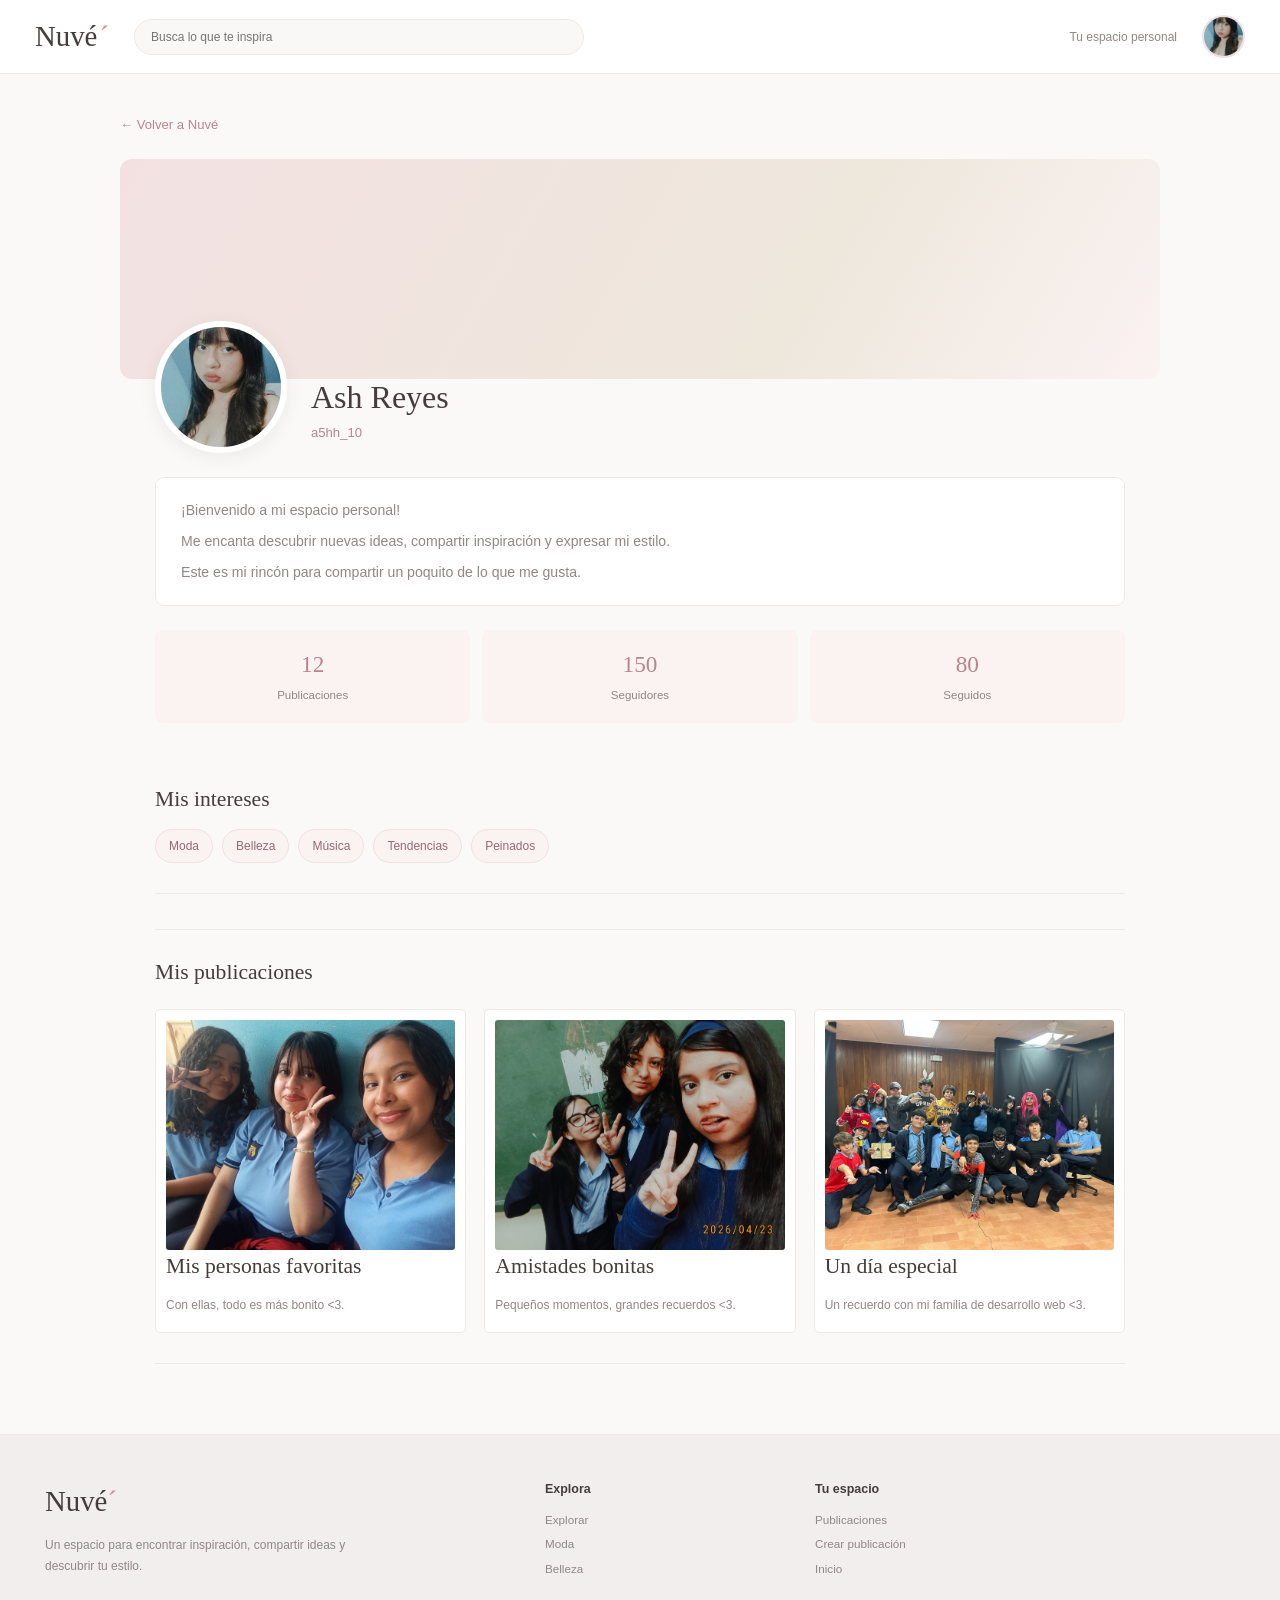
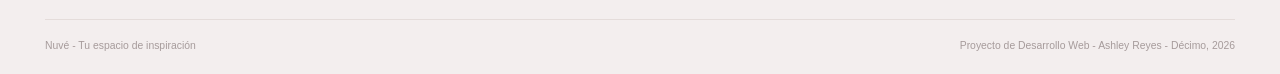
==== perfil.html @ 8424d297 "Finalización del perfil" ====
<!DOCTYPE html>
<html lang="es">
<head>
    <meta charset="UTF-8">
    <meta name="description" content="Perfil personal en Nuvé">
    <meta name="viewport" content="width=device-width, initial-scale=1.0">
    <link rel="stylesheet" href="css/style.css">
    <title>Mi perfil | Nuvé</title>
</head>
<body class="pagina-perfil">
    <header>
        <h1>Nuvé</h1>
        <div class="busqueda">
            <input type="search" placeholder="Busca lo que te inspira" aria-label="Buscar">
        </div>
        <p>Tu espacio personal</p>
        <a href="index.html" class="perfil-enlace" aria-label="Volver al inicio de Nuvé">
            <img src="img/foto perfil.jpeg" alt="Mi perfil">
        </a>
    </header>

    <main>
        <a href="index.html" class="perfil-volver">← Volver a Nuvé</a>
        <div class="perfil-portada">
    <video autoplay muted loop playsinline>
        <source src="multimedia/banner perfil.mp4" type="video/mp4">
    </video>
</div>
        <div class="perfil-cabecera">
            <img class="perfil-foto-grande" src="img/foto perfil.jpeg" alt="Foto de perfil">
            <div class="perfil-identidad">
                <h2>Ash Reyes</h2>
                <p class="usuario">a5hh_10</p>
            </div>
        </div>

        <section class="perfil-bio">
            <p>¡Bienvenido a mi espacio personal!</p>
            <p>Me encanta descubrir nuevas ideas, compartir inspiración y expresar mi estilo.</p>
            <p>Este es mi rincón para compartir un poquito de lo que me gusta.</p>
        </section>

        <div class="perfil-datos">
            <div class="perfil-dato"><strong>12</strong><span>Publicaciones</span></div>
            <div class="perfil-dato"><strong>150</strong><span>Seguidores</span></div>
            <div class="perfil-dato"><strong>80</strong><span>Seguidos</span></div>
        </div>

        <section class="perfil-intereses">
            <h3>Mis intereses</h3>
            <div class="intereses-etiquetas">
                <span>Moda</span><span>Belleza</span><span>Música</span>
                <span>Tendencias</span><span>Peinados</span>
            </div>
        </section>

        <section class="perfil-publicaciones">
            <h3>Mis publicaciones</h3>
            <div class="galeria">
                <article class="tarjeta">
                    <img src="img/publicación perfil 1.jpg" alt="Inspiración de outfits">
                    <h3>Mis personas favoritas </h3>
                    <p>Con ellas, todo es más bonito <3.</p>
                </article>
                <article class="tarjeta">
                    <img src="img/publicación perfil 2.jpg" alt="Inspiración de peinados">
                    <h3>Amistades bonitas </h3>
                    <p>Pequeños momentos, grandes recuerdos <3.</p>
                </article>
                <article class="tarjeta">
                    <img src="img/publicación perfil 3.jpg" alt="Inspiración musical">
                    <h3>Un día especial </h3>
                    <p>Un recuerdo con mi familia de desarrollo web <3.</p>
                </article>
            </div>
        </section>
    </main>

    <footer>
        <div class="footer-contenido">
            <div class="footer-nuve">
                <h2>Nuvé</h2>
                <p>Un espacio para encontrar inspiración, compartir ideas y descubrir tu estilo.</p>
            </div>
            <div class="footer-enlaces">
                <h3>Explora</h3>
                <a href="index.html#Explorar">Explorar</a>
                <a href="index.html#Moda">Moda</a>
                <a href="index.html#Belleza">Belleza</a>
            </div>
            <div class="footer-enlaces">
                <h3>Tu espacio</h3>
                <a href="index.html#Publicaciones">Publicaciones</a>
                <a href="index.html#Crear">Crear publicación</a>
                <a href="index.html">Inicio</a>
            </div>
        </div>
        <div class="footer-final">
            <p>Nuvé - Tu espacio de inspiración</p>
            <p>Proyecto de Desarrollo Web - Ashley Reyes - Décimo, 2026</p>
        </div>
    </footer>
</body>
</html>
---- css/style.css ----
/* COLORES PRINCIPALES */

:root {
    --fondo: #faf9f8;
    --blanco: #ffffff;
    --rosa: #f3e1e2;
    --rosa-claro: #fbf2f2;
    --beige: #eee7dc;
    --beige-claro: #f7f3ed;
    --texto: #453c3c;
    --texto-secundario: #918787;
    --rosa-texto: #b9858b;
    --borde: #eee9e7;
}


/* CONFIGURACIÓN GENERAL */

* {
    box-sizing: border-box;
}

html {
    scroll-behavior: smooth;
    scroll-padding-top: 90px;
}

body {
    margin: 0;
    font-family: Arial, Helvetica, sans-serif;
    background-color: var(--fondo);
    color: var(--texto);
    line-height: 1.5;
}

img {
    max-width: 100%;
    height: auto;
    display: block;
}

audio,
video {
    max-width: 100%;
}


/* ENCABEZADO PRINCIPAL */

header {
    position: sticky;
    top: 0;
    z-index: 100;
    height: 74px;
    padding: 0 35px;
    display: flex;
    align-items: center;
    gap: 25px;
    background-color: var(--blanco);
    border-bottom: 1px solid var(--borde);
}

header h1 {
    margin: 0;
    font-family: Georgia, serif;
    font-size: 1.8rem;
    font-weight: normal;
    color: var(--texto);
}

header h1::after {
    content: "´";
    color: #d28e9b;
    margin-left: 2px;
}

header > p {
    margin: 0;
    margin-left: auto;
    color: var(--texto-secundario);
    font-size: 0.75rem;
}


/* BARRA DE BÚSQUEDA */

.busqueda {
    flex: 1;
    max-width: 450px;
}

.busqueda input {
    width: 100%;
    padding: 10px 16px;
    color: var(--texto);
    background-color: #faf8f7;
    border: 1px solid var(--borde);
    border-radius: 20px;
    outline: none;
    font-family: inherit;
    font-size: 0.75rem;
}

.busqueda input:focus {
    border-color: #d7a4ad;
    background-color: var(--blanco);
}


/* BARRA DE NAVEGACIÓN */

nav {
    position: fixed;
    top: 74px;
    left: 0;
    z-index: 90;
    width: 190px;
    height: calc(100vh - 74px);
    padding: 24px 14px;
    overflow-y: auto;
    background-color: var(--blanco);
    border-right: 1px solid var(--borde);
}

.nav-titulo {
    margin: 20px 10px 8px;
    color: #b4abab;
    font-size: 0.58rem;
    font-weight: 600;
    letter-spacing: 0.8px;
}

.nav-titulo:first-child {
    margin-top: 0;
}

nav a {
    display: block;
    padding: 8px 12px;
    margin-bottom: 2px;
    color: #706767;
    border-radius: 5px;
    text-decoration: none;
    font-size: 0.78rem;
    transition: background-color 0.2s, color 0.2s;
}

nav a:hover {
    color: #8d5b63;
    background-color: var(--rosa);
}


/* CONTENIDO PRINCIPAL */

main {
    width: calc(100% - 190px);
    max-width: 1450px;
    margin-left: 190px;
    padding: 30px 45px 60px;
}


/* SECCIONES GENERALES */

section {
    margin-bottom: 45px;
    padding: 30px 0;
    border-bottom: 1px solid var(--borde);
    scroll-margin-top: 90px;
}

section h2 {
    margin: 0 0 8px;
    font-family: Georgia, serif;
    font-size: 2rem;
    font-weight: normal;
    color: var(--texto);
}

section p {
    color: var(--texto-secundario);
}


/* TÍTULOS DE LAS SECCIONES */

.encabezado-seccion > p {
    margin: 0 0 5px;
    color: var(--rosa-texto);
    font-size: 0.6rem;
    font-weight: 600;
    letter-spacing: 1px;
}


/* SECCIÓN DE INICIO Y BANNER */

#Inicio {
    display: grid;
    grid-template-columns: 38% 62%;
    min-height: 330px;
    margin-top: 0;
    padding: 0;
    overflow: hidden;
    border: none;
    border-radius: 5px;
    background-color: var(--rosa);
}

.inicio-texto {
    display: flex;
    flex-direction: column;
    justify-content: center;
    padding: 45px;
}

.etiqueta-inicio {
    margin-bottom: 10px;
    color: var(--rosa-texto);
    font-size: 0.6rem;
    font-weight: 600;
    letter-spacing: 1px;
}

#Inicio h2 {
    margin-bottom: 6px;
    font-family: Georgia, serif;
    font-size: clamp(2.5rem, 5vw, 4.2rem);
    line-height: 1;
    color: #4c3b3e;
}

#Inicio h2::after {
    content: "´";
    color: #d08b9a;
}

#Inicio p {
    margin: 5px 0;
    color: #66585a;
}

.frase-inicio {
    font-size: 1rem;
}

.descripcion-inicio {
    max-width: 310px;
    margin-top: 15px !important;
    font-size: 0.8rem;
}

.boton-inicio {
    width: fit-content;
    margin-top: 22px;
    padding: 10px 18px;
    color: var(--blanco);
    background-color: #4b3b3e;
    border-radius: 20px;
    text-decoration: none;
    font-size: 0.72rem;
    transition: background-color 0.2s;
}

.boton-inicio:hover {
    background-color: #71565b;
}

.inicio-banner {
    width: 100%;
    height: 340px;
    overflow: hidden;
}

.inicio-banner img {
    width: 100%;
    height: 100%;
    object-fit: cover;
    object-position: center 43%;
}

.banner-frase {
    position: absolute;
    right: 15px;
    bottom: 15px;
    padding: 7px 12px;
    color: #5d5050;
    background-color: rgba(255, 255, 255, 0.9);
    border-radius: 3px;
    font-size: 0.65rem;
}


/* GALERÍAS */

.galeria {
    display: grid;
    grid-template-columns: repeat(3, 1fr);
    gap: 18px;
    margin-top: 20px;
}

.tarjeta {
    padding: 10px;
    background-color: var(--blanco);
    border: 1px solid var(--borde);
    border-radius: 5px;
    transition: transform 0.2s, box-shadow 0.2s;
}

.tarjeta:hover {
    transform: translateY(-3px);
    box-shadow: 0 8px 20px rgba(80, 60, 60, 0.08);
}

.tarjeta img {
    width: 100%;
    height: 220px;
    object-fit: cover;
    border-radius: 3px;
}

.tarjeta h3 {
    margin: 10px 0 5px;
    font-size: 0.85rem;
    color: var(--texto);
}

.tarjeta p {
    margin: 0 0 8px;
    font-size: 0.75rem;
}

.sin-imagen {
    min-height: 150px;
    padding: 25px;
}


/* PUBLICACIONES */

.publicaciones-contenedor {
    display: grid;
    grid-template-columns: repeat(3, 1fr);
    gap: 18px;
    margin-top: 20px;
}

.publicacion {
    padding: 12px;
    background-color: var(--blanco);
    border: 1px solid var(--borde);
    border-radius: 5px;
    transition: transform 0.2s, box-shadow 0.2s;
}

.publicacion:hover {
    transform: translateY(-3px);
    box-shadow: 0 8px 20px rgba(80, 60, 60, 0.08);
}

.publicacion h3 {
    margin: 5px 0 10px;
    font-size: 0.8rem;
    color: var(--texto);
}

.publicacion p {
    margin: 7px 0;
    font-size: 0.72rem;
}

.publicacion .categoria {
    color: var(--rosa-texto);
}

.publicacion img {
    width: 100%;
    height: 210px;
    margin: 10px 0;
    border-radius: 3px;
    object-fit: cover;
}


/* BOTONES DE ME GUSTA */

.acciones-publicacion {
    display: flex;
    align-items: center;
    gap: 10px;
    margin-top: 12px;
}

.boton-like {
    padding: 7px 12px;
    color: #9a6670;
    background-color: #fff7f8;
    border: 1px solid #ecdde0;
    border-radius: 20px;
    font-family: inherit;
    font-size: 0.72rem;
    cursor: pointer;
    transition: background-color 0.2s, color 0.2s;
}

.boton-like:hover {
    color: var(--blanco);
    background-color: #b77b87;
}

.acciones-publicacion span {
    color: var(--texto-secundario);
    font-size: 0.7rem;
}


/* FORMULARIO PARA CREAR PUBLICACIONES */

#Crear {
    padding: 30px;
    background-color: var(--rosa-claro);
    border-radius: 5px;
}

form {
    max-width: 700px;
    margin-top: 22px;
}

label {
    display: block;
    margin-top: 15px;
    margin-bottom: 6px;
    color: var(--texto);
    font-size: 0.78rem;
}

input,
textarea,
select {
    width: 100%;
    padding: 11px 12px;
    font-family: inherit;
    font-size: 0.82rem;
    color: var(--texto);
    background-color: var(--blanco);
    border: 1px solid #e8dfdd;
    border-radius: 4px;
    outline: none;
}

textarea {
    min-height: 110px;
    resize: vertical;
}

input:focus,
textarea:focus,
select:focus {
    border-color: #d8a4ac;
}

form button {
    margin-top: 20px;
}


/* BOTONES GENERALES */

button {
    padding: 10px 20px;
    color: var(--blanco);
    background-color: #4b3b3e;
    border: none;
    border-radius: 20px;
    font-family: inherit;
    font-size: 0.75rem;
    cursor: pointer;
    transition: background-color 0.2s;
}

button:hover {
    background-color: #71565b;
}


/* SECCIÓN DE VIDEOS */

.videos-contenedor {
    display: grid;
    grid-template-columns: repeat(3, 1fr);
    gap: 18px;
    margin-top: 20px;
}

.tarjeta-video {
    padding: 12px;
    background-color: var(--blanco);
    border: 1px solid var(--borde);
    border-radius: 5px;
    transition: transform 0.2s, box-shadow 0.2s;
}

.tarjeta-video:hover {
    transform: translateY(-3px);
    box-shadow: 0 8px 20px rgba(80, 60, 60, 0.08);
}

.tarjeta-video video {
    width: 100%;
    aspect-ratio: 9 / 16;
    object-fit: cover;
    background-color: #eee8e6;
    border-radius: 3px;
}

.tarjeta-video h3 {
    margin: 12px 0 5px;
    font-size: 0.85rem;
    color: var(--texto);
}

.tarjeta-video p {
    margin: 0;
    font-size: 0.75rem;
}


/* SECCIÓN DE MÚSICA */

#Musica {
    padding: 30px;
    background-color: var(--rosa-claro);
    border-radius: 5px;
}

.musica-contenedor {
    margin-top: 22px;
}

.cancion {
    display: grid;
    grid-template-columns: 45px 1fr minmax(180px, 320px);
    align-items: center;
    gap: 15px;
    padding: 15px 0;
    border-bottom: 1px solid var(--borde);
}

.numero-cancion {
    color: var(--rosa-texto);
    font-family: Georgia, serif;
    font-size: 1.1rem;
}

.informacion-cancion h3 {
    margin: 0 0 3px;
    font-size: 0.85rem;
    color: var(--texto);
}

.informacion-cancion p {
    margin: 0;
    font-size: 0.72rem;
}

.cancion audio {
    width: 100%;
}


/* SECCIÓN DE PERFIL */

#Perfil {
    padding: 30px;
    background-color: var(--beige-claro);
    border-radius: 5px;
}

.perfil-contenedor {
    display: flex;
    align-items: center;
    gap: 25px;
    margin-top: 20px;
}

.perfil-imagen {
    width: 85px;
    height: 85px;
    display: grid;
    place-items: center;
    flex-shrink: 0;
    color: #6a5454;
    background-color: var(--rosa);
    border-radius: 50%;
    font-family: Georgia, serif;
    font-size: 2rem;
}

.perfil-contenedor h3 {
    margin: 0 0 8px;
}


/* ACERCA DE */

#Acerca {
    padding: 30px;
    background-color: var(--rosa-claro);
    border-radius: 5px;
}


/* PIE DE PÁGINA */

footer {
    margin-left: 190px;
    padding: 45px 45px 20px;
    background-color: #f3eeee;
    border-top: 1px solid var(--borde);
}

.footer-contenido {
    display: grid;
    grid-template-columns: 2fr 1fr 1fr;
    gap: 40px;
    max-width: 1000px;
}

.footer-nuve h2 {
    margin: 0 0 12px;
    color: var(--texto);
    font-family: Georgia, serif;
    font-size: 1.8rem;
    font-weight: normal;
}

.footer-nuve h2::after {
    content: "´";
    color: #d28e9b;
}

.footer-nuve p {
    max-width: 350px;
    margin: 0;
    color: var(--texto-secundario);
    font-size: 0.75rem;
    line-height: 1.7;
}

.footer-enlaces h3 {
    margin: 0 0 12px;
    color: var(--texto);
    font-size: 0.78rem;
    font-weight: 600;
}

.footer-enlaces a {
    display: block;
    width: fit-content;
    margin-bottom: 7px;
    color: var(--texto-secundario);
    text-decoration: none;
    font-size: 0.73rem;
}

.footer-enlaces a:hover {
    color: var(--rosa-texto);
}

.footer-final {
    display: flex;
    justify-content: space-between;
    gap: 20px;
    margin-top: 35px;
    padding-top: 18px;
    border-top: 1px solid #e4dcda;
}

.footer-final p {
    margin: 0;
    color: #a69b9b;
    font-size: 0.65rem;
}


/* ADAPTACIÓN PARA TABLETS */

@media (max-width: 900px) {

    nav {
        width: 160px;
    }

    main {
        width: calc(100% - 160px);
        margin-left: 160px;
        padding: 25px;
    }

    footer {
        margin-left: 160px;
    }

    #Inicio {
        grid-template-columns: 1fr;
    }

    .inicio-banner {
        min-height: 280px;
    }

    .galeria,
    .publicaciones-contenedor {
        grid-template-columns: repeat(2, 1fr);
    }

    .videos-contenedor {
        grid-template-columns: repeat(2, 1fr);
    }

    .footer-contenido {
        grid-template-columns: 1fr 1fr;
    }

    header > p {
        display: none;
    }
}


/* ADAPTACIÓN PARA CELULARES */

@media (max-width: 650px) {

    header {
        height: auto;
        padding: 18px;
        flex-wrap: wrap;
    }

    header h1 {
        font-size: 1.5rem;
    }

    .busqueda {
        order: 3;
        flex-basis: 100%;
        max-width: 100%;
    }

    nav {
        position: static;
        width: 100%;
        height: auto;
        display: flex;
        flex-wrap: wrap;
        padding: 10px;
        border-right: none;
        border-bottom: 1px solid var(--borde);
    }

    .nav-titulo {
        width: 100%;
        margin: 12px 5px 5px;
    }

    nav a {
        padding: 7px 9px;
    }

    main {
        width: 100%;
        margin-left: 0;
        padding: 20px 15px;
    }

    footer {
        margin-left: 0;
        padding: 35px 20px 20px;
    }

    .footer-contenido {
        grid-template-columns: 1fr;
        gap: 25px;
    }

    .footer-final {
        flex-direction: column;
        gap: 5px;
    }

    #Inicio {
        min-height: auto;
    }

    .inicio-texto {
        padding: 35px 25px;
    }

    .inicio-banner {
        min-height: 240px;
    }

    .galeria,
    .publicaciones-contenedor,
    .videos-contenedor {
        grid-template-columns: 1fr;
    }

    .cancion {
        grid-template-columns: 35px 1fr;
    }

    .cancion audio {
        grid-column: 1 / -1;
    }

    .perfil-contenedor {
        align-items: flex-start;
        flex-direction: column;
    }

    section h2 {
        font-size: 1.7rem;
    }
}



/* ACCESO AL PERFIL DESDE EL ENCABEZADO */
.perfil-enlace {
    display: block;
    flex-shrink: 0;
    width: 43px;
    height: 43px;
    overflow: hidden;
    border: 2px solid var(--rosa);
    border-radius: 50%;
    transition: transform 0.2s, box-shadow 0.2s;
}
.perfil-enlace:hover {
    transform: scale(1.06);
    box-shadow: 0 3px 12px rgba(80, 60, 60, 0.14);
}
.perfil-enlace img {
    width: 100%;
    height: 100%;
    object-fit: cover;
}

/* PÁGINA COMPLETA DE PERFIL */
.pagina-perfil main {
    width: 100%;
    max-width: 1100px;
    margin: 0 auto;
    padding: 38px 30px 70px;
}
.perfil-volver {
    display: inline-block;
    margin-bottom: 24px;
    color: var(--rosa-texto);
    text-decoration: none;
    font-size: 0.82rem;
}
.perfil-volver:hover { color: var(--texto); }
.perfil-portada {
    min-height: 175px;
    border-radius: 12px;
    background: linear-gradient(120deg, #f3e1e2, #eee7dc 65%, #fbf2f2);
}
.perfil-cabecera {
    display: flex;
    align-items: flex-end;
    gap: 24px;
    margin: -58px 35px 0;
    position: relative;
}
.perfil-foto-grande {
    width: 132px;
    height: 132px;
    flex: 0 0 132px;
    object-fit: cover;
    border: 6px solid var(--blanco);
    border-radius: 50%;
    background: var(--rosa);
    box-shadow: 0 4px 18px rgba(80, 60, 60, 0.08);
}
.perfil-identidad { padding-bottom: 10px; }
.perfil-identidad h2 {
    margin: 0 0 2px;
    font-family: Georgia, serif;
    font-size: 2rem;
    font-weight: normal;
}
.perfil-identidad .usuario {
    margin: 0;
    color: var(--rosa-texto);
    font-size: 0.82rem;
}
.perfil-bio {
    margin: 24px 35px;
    padding: 22px 25px;
    background: var(--blanco);
    border: 1px solid var(--borde);
    border-radius: 9px;
}
.perfil-bio p {
    margin: 0 0 10px;
    font-size: 0.88rem;
}
.perfil-bio p:last-child { margin-bottom: 0; }
.perfil-datos {
    display: flex;
    flex-wrap: wrap;
    gap: 12px;
    margin: 0 35px 30px;
}
.perfil-dato {
    flex: 1;
    min-width: 130px;
    padding: 17px;
    text-align: center;
    background: var(--rosa-claro);
    border-radius: 8px;
}
.perfil-dato strong {
    display: block;
    color: var(--rosa-texto);
    font-family: Georgia, serif;
    font-size: 1.45rem;
    font-weight: normal;
}
.perfil-dato span {
    color: var(--texto-secundario);
    font-size: 0.72rem;
}
.perfil-intereses { margin: 0 35px 35px; }
.perfil-intereses h3,
.perfil-publicaciones h3 {
    margin: 0 0 14px;
    font-family: Georgia, serif;
    font-size: 1.35rem;
    font-weight: normal;
}
.intereses-etiquetas {
    display: flex;
    flex-wrap: wrap;
    gap: 9px;
}
.intereses-etiquetas span {
    padding: 7px 13px;
    color: #936b72;
    background: var(--rosa-claro);
    border: 1px solid #f0e1e2;
    border-radius: 20px;
    font-size: 0.75rem;
}
.perfil-publicaciones {
    margin: 0 35px;
    padding-top: 26px;
    border-top: 1px solid var(--borde);
}
.perfil-publicaciones .galeria { grid-template-columns: repeat(3, 1fr); }
.perfil-publicaciones .tarjeta img { height: 230px; }

@media (max-width: 650px) {
    .pagina-perfil main { padding: 22px 15px 45px; }
    .perfil-portada { min-height: 125px; }
    .perfil-cabecera {
        align-items: center;
        flex-direction: column;
        gap: 8px;
        margin: -58px 12px 0;
        text-align: center;
    }
    .perfil-foto-grande {
        width: 116px;
        height: 116px;
        flex-basis: 116px;
    }
    .perfil-identidad { padding-bottom: 0; }
    .perfil-identidad h2 { font-size: 1.7rem; }
    .perfil-bio, .perfil-datos, .perfil-intereses, .perfil-publicaciones {
        margin-right: 5px;
        margin-left: 5px;
    }
    .perfil-datos { gap: 8px; }
    .perfil-dato { min-width: 95px; padding: 13px 8px; }
    .perfil-publicaciones .galeria { grid-template-columns: 1fr; }
}


/* El perfil ocupa toda la página, sin la barra lateral del inicio */
.pagina-perfil footer {
    margin-left: 0;
}
.perfil-portada {
    position: relative;
    height: 220px;
    overflow: hidden;
    border-radius: 12px;
    background-color: #f3e1e2;
}

.perfil-portada video {
    width: 100%;
    height: 100%;
    object-fit: cover;
}
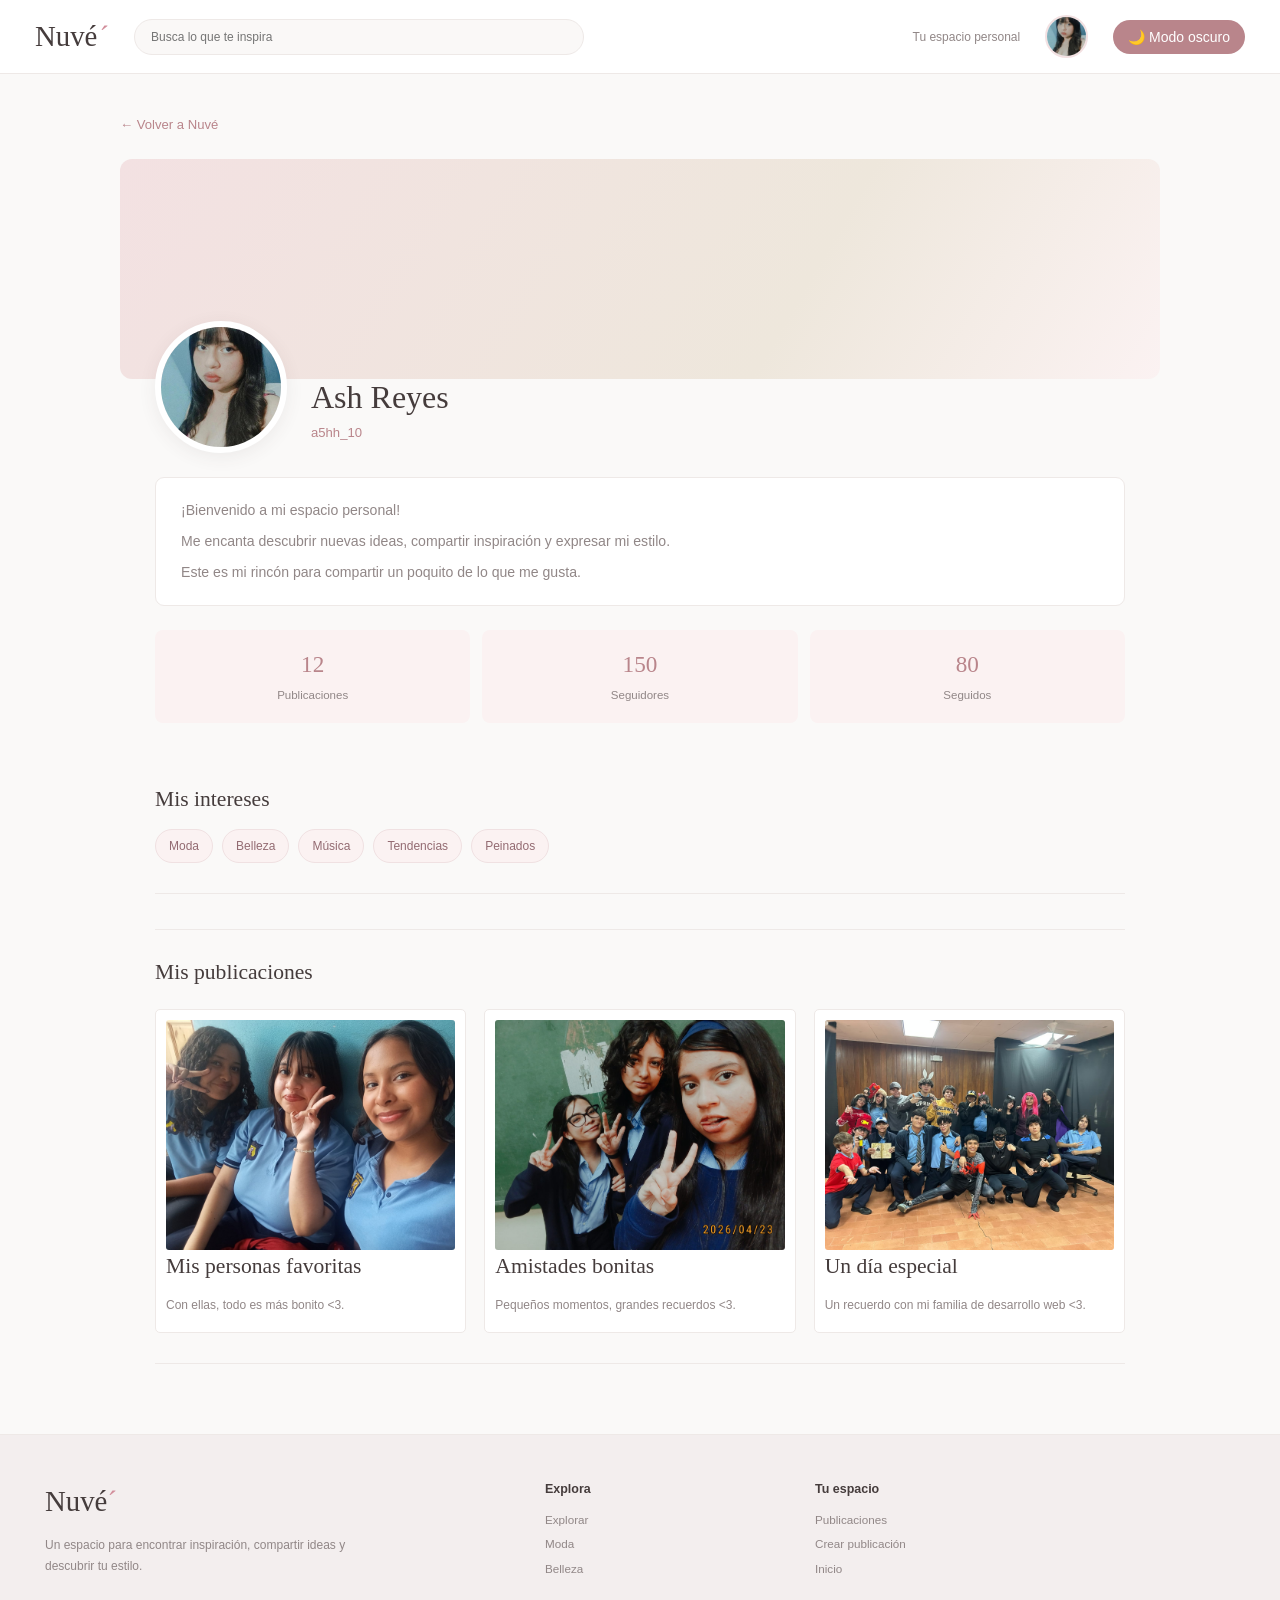
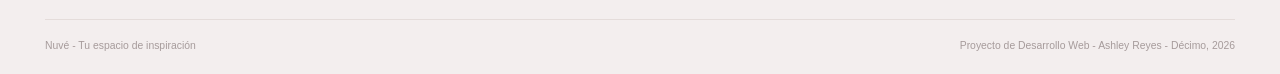
==== commit 4b23bd4e: "finalización de las funcionalidades de java" ====
--- a/perfil.html
+++ b/perfil.html
@@ -6,6 +6,7 @@
     <meta name="viewport" content="width=device-width, initial-scale=1.0">
     <link rel="stylesheet" href="css/style.css">
     <title>Mi perfil | Nuvé</title>
+    <script src="js/tema.js" defer></script>
 </head>
 <body class="pagina-perfil">
     <header>
--- a/css/style.css
+++ b/css/style.css
@@ -280,16 +280,6 @@
     object-position: center 43%;
 }
 
-.banner-frase {
-    position: absolute;
-    right: 15px;
-    bottom: 15px;
-    padding: 7px 12px;
-    color: #5d5050;
-    background-color: rgba(255, 255, 255, 0.9);
-    border-radius: 3px;
-    font-size: 0.65rem;
-}
 
 
 /* GALERÍAS */
@@ -830,6 +820,235 @@
 
 
 
+/* COMENTARIOS DE LAS PUBLICACIONES */
+
+.comentarios-publicacion {
+    margin-top: 14px;
+    padding-top: 12px;
+    border-top: 1px solid var(--borde);
+}
+
+.comentarios-publicacion h4 {
+    margin: 0 0 10px;
+    color: var(--rosa-texto);
+    font-size: 0.76rem;
+    font-weight: 600;
+}
+
+.comentario {
+    margin-bottom: 8px;
+    padding: 9px 10px;
+    background-color: var(--rosa-claro);
+    border-radius: 5px;
+}
+
+.comentario strong {
+    color: #9a6670;
+    font-size: 0.7rem;
+}
+
+.comentarios-publicacion .comentario p {
+    margin: 3px 0 0;
+    color: var(--texto-secundario);
+    font-size: 0.7rem;
+}
+
+.escribir-comentario {
+    display: flex;
+    align-items: center;
+    gap: 7px;
+    margin-top: 10px;
+}
+
+.escribir-comentario input {
+    min-width: 0;
+    flex: 1;
+    padding: 8px 10px;
+    border: 1px solid #e8dfdd;
+    border-radius: 18px;
+    font-size: 0.68rem;
+}
+
+.escribir-comentario button {
+    flex-shrink: 0;
+    padding: 8px 12px;
+    color: var(--blanco);
+    background-color: #b9858b;
+    border-radius: 18px;
+    font-size: 0.68rem;
+}
+
+.escribir-comentario button:hover {
+    background-color: #9f6e77;
+}
+
+
+/* COMUNIDAD */
+
+#Comunidad {
+    padding: 30px;
+    background-color: var(--beige-claro);
+    border-radius: 5px;
+}
+
+.comunidad-introduccion {
+    max-width: 720px;
+}
+
+.comunidad-contenedor {
+    display: grid;
+    grid-template-columns: repeat(3, 1fr);
+    gap: 18px;
+    margin-top: 22px;
+}
+
+.comunidad-tarjeta {
+    min-height: 175px;
+    padding: 22px;
+    background-color: var(--blanco);
+    border: 1px solid var(--borde);
+    border-radius: 6px;
+    transition: transform 0.2s, box-shadow 0.2s;
+}
+
+.comunidad-tarjeta:hover {
+    transform: translateY(-3px);
+    box-shadow: 0 8px 20px rgba(80, 60, 60, 0.08);
+}
+
+.comunidad-numero {
+    color: var(--rosa-texto);
+    font-family: Georgia, serif;
+    font-size: 1.35rem;
+}
+
+.comunidad-tarjeta h3 {
+    margin: 12px 0 6px;
+    color: var(--texto);
+    font-size: 0.88rem;
+}
+
+.comunidad-tarjeta p {
+    margin: 0;
+    font-size: 0.75rem;
+}
+
+
+/* ACERCA DE NUVÉ */
+
+#Acerca {
+    padding: 32px;
+    background-color: var(--rosa-claro);
+    border-radius: 6px;
+}
+
+.acerca-contenido {
+    width: 100%;
+    max-width: none;
+    margin-top: 18px;
+    box-sizing: border-box;
+}
+
+.acerca-presentacion {
+    padding: 24px;
+    background-color: var(--blanco);
+    border: 1px solid var(--borde);
+    border-radius: 6px;
+}
+
+.acerca-presentacion h3 {
+    max-width: 620px;
+    margin: 0 0 12px;
+    color: var(--texto);
+    font-family: Georgia, serif;
+    font-size: 1.45rem;
+    font-weight: normal;
+    line-height: 1.3;
+}
+
+.acerca-presentacion p {
+    margin: 8px 0 0;
+    font-size: 0.8rem;
+}
+
+.acerca-detalles {
+    display: grid;
+    grid-template-columns: 1fr 1fr;
+    gap: 18px;
+    margin-top: 18px;
+}
+
+.acerca-bloque {
+    padding: 20px;
+    background-color: rgba(255, 255, 255, 0.72);
+    border: 1px solid var(--borde);
+    border-radius: 6px;
+}
+
+.acerca-bloque h3 {
+    margin: 0 0 9px;
+    color: var(--texto);
+    font-size: 0.88rem;
+}
+
+.acerca-bloque p,
+.acerca-bloque li {
+    color: var(--texto-secundario);
+    font-size: 0.76rem;
+}
+
+.acerca-bloque p {
+    margin: 0;
+}
+
+.acerca-bloque ul {
+    margin: 0;
+    padding-left: 18px;
+}
+
+.acerca-bloque li {
+    margin-bottom: 6px;
+}
+
+.acerca-frase {
+    margin: 20px 0 0;
+    color: var(--rosa-texto) !important;
+    font-family: Georgia, serif;
+    font-size: 1rem !important;
+    font-style: italic;
+    text-align: right;
+}
+
+@media (max-width: 900px) {
+    .comunidad-contenedor {
+        grid-template-columns: repeat(2, 1fr);
+    }
+}
+
+@media (max-width: 650px) {
+    .comunidad-contenedor,
+    .acerca-detalles {
+        grid-template-columns: 1fr;
+    }
+
+    #Comunidad,
+    #Acerca {
+        padding: 22px;
+    }
+
+    .acerca-presentacion {
+        padding: 18px;
+    }
+
+    .acerca-presentacion h3 {
+        font-size: 1.2rem;
+    }
+
+    .acerca-frase {
+        text-align: left;
+    }
+}
+
 /* ACCESO AL PERFIL DESDE EL ENCABEZADO */
 .perfil-enlace {
     display: block;
@@ -1009,4 +1228,208 @@
     width: 100%;
     height: 100%;
     object-fit: cover;
-}+}
+
+/* SECCIÓN COLECCIÓN */
+
+#Coleccion {
+    padding: 30px;
+    background-color: var(--beige-claro);
+    border-radius: 6px;
+}
+
+.coleccion-introduccion {
+    max-width: 650px;
+    margin-bottom: 20px;
+    font-size: 0.8rem;
+}
+
+.coleccion-contenedor {
+    display: grid;
+    grid-template-columns: repeat(3, 1fr);
+    gap: 18px;
+    margin-top: 22px;
+}
+
+.coleccion-tarjeta {
+    overflow: hidden;
+    background-color: var(--blanco);
+    border: 1px solid var(--borde);
+    border-radius: 6px;
+    transition: transform 0.2s, box-shadow 0.2s;
+}
+
+.coleccion-tarjeta:hover {
+    transform: translateY(-3px);
+    box-shadow: 0 8px 20px rgba(80, 60, 60, 0.08);
+}
+
+.coleccion-tarjeta img {
+    width: 100%;
+    height: 200px;
+    object-fit: cover;
+}
+
+.coleccion-info {
+    padding: 18px;
+}
+
+.coleccion-categoria {
+    color: var(--rosa-texto);
+    font-size: 0.6rem;
+    font-weight: 600;
+    letter-spacing: 1px;
+}
+
+.coleccion-info h3 {
+    margin: 8px 0;
+    color: var(--texto);
+    font-size: 0.9rem;
+}
+
+.coleccion-info p {
+    margin: 0 0 14px;
+    font-size: 0.75rem;
+}
+
+.coleccion-info a {
+    color: #9a6670;
+    font-size: 0.72rem;
+    font-weight: 600;
+    text-decoration: none;
+}
+
+.coleccion-info a:hover {
+    color: #71565b;
+    text-decoration: underline;
+}
+
+
+/* ADAPTACIÓN DE COLECCIÓN PARA TABLETS */
+
+@media (max-width: 900px) {
+    .coleccion-contenedor {
+        grid-template-columns: repeat(2, 1fr);
+    }
+}
+
+
+/* ADAPTACIÓN DE COLECCIÓN PARA CELULARES */
+
+@media (max-width: 650px) {
+    .coleccion-contenedor {
+        grid-template-columns: 1fr;
+    }
+}
+/* BOTÓN DE MODO CLARO Y OSCURO */
+
+.boton-tema {
+    padding: 9px 15px;
+    color: var(--blanco);
+    background-color: var(--rosa-texto);
+    border: none;
+    border-radius: 20px;
+    font-size: 14px;
+    cursor: pointer;
+    transition: 0.3s;
+}
+
+.boton-tema:hover {
+    opacity: 0.8;
+}
+
+
+/* MODO OSCURO */
+
+body.modo-oscuro {
+    --fondo: #211e22;
+    --blanco: #302a30;
+    --rosa: #49383f;
+    --rosa-claro: #3a3036;
+    --beige: #403a35;
+    --beige-claro: #35302d;
+    --texto: #f4e9ed;
+    --texto-secundario: #c2b1b9;
+    --rosa-texto: #d6a1aa;
+    --borde: #51434b;
+
+    background-color: var(--fondo);
+    color: var(--texto);
+}
+
+
+/* ELEMENTOS DEL MODO OSCURO */
+
+body.modo-oscuro header,
+body.modo-oscuro nav,
+body.modo-oscuro main,
+body.modo-oscuro section,
+body.modo-oscuro article,
+body.modo-oscuro footer,
+body.modo-oscuro .publicacion,
+body.modo-oscuro .tarjeta,
+body.modo-oscuro .perfil-contenido {
+    background-color: var(--blanco);
+    color: var(--texto);
+    border-color: var(--borde);
+}
+
+
+/* TEXTOS DEL MODO OSCURO */
+
+body.modo-oscuro h1,
+body.modo-oscuro h2,
+body.modo-oscuro h3,
+body.modo-oscuro p,
+body.modo-oscuro label,
+body.modo-oscuro a {
+    color: var(--texto);
+}
+
+
+/* FORMULARIOS DEL MODO OSCURO */
+
+body.modo-oscuro input,
+body.modo-oscuro textarea,
+body.modo-oscuro select {
+    color: var(--texto);
+    background-color: var(--fondo);
+    border-color: var(--borde);
+}
+
+body.modo-oscuro input::placeholder,
+body.modo-oscuro textarea::placeholder {
+    color: var(--texto-secundario);
+}
+
+
+/* BOTONES DEL MODO OSCURO */
+
+body.modo-oscuro button:not(.boton-tema) {
+    border-color: var(--borde);
+}
+
+
+/* IMÁGENES DEL MODO OSCURO */
+
+body.modo-oscuro img {
+    border-color: var(--borde);
+}
+
+
+/* TRANSICIÓN ENTRE TEMAS */
+
+body,
+header,
+nav,
+main,
+section,
+article,
+footer,
+input,
+textarea,
+select,
+button {
+    transition: background-color 0.3s, color 0.3s, border-color 0.3s;
+}
+
